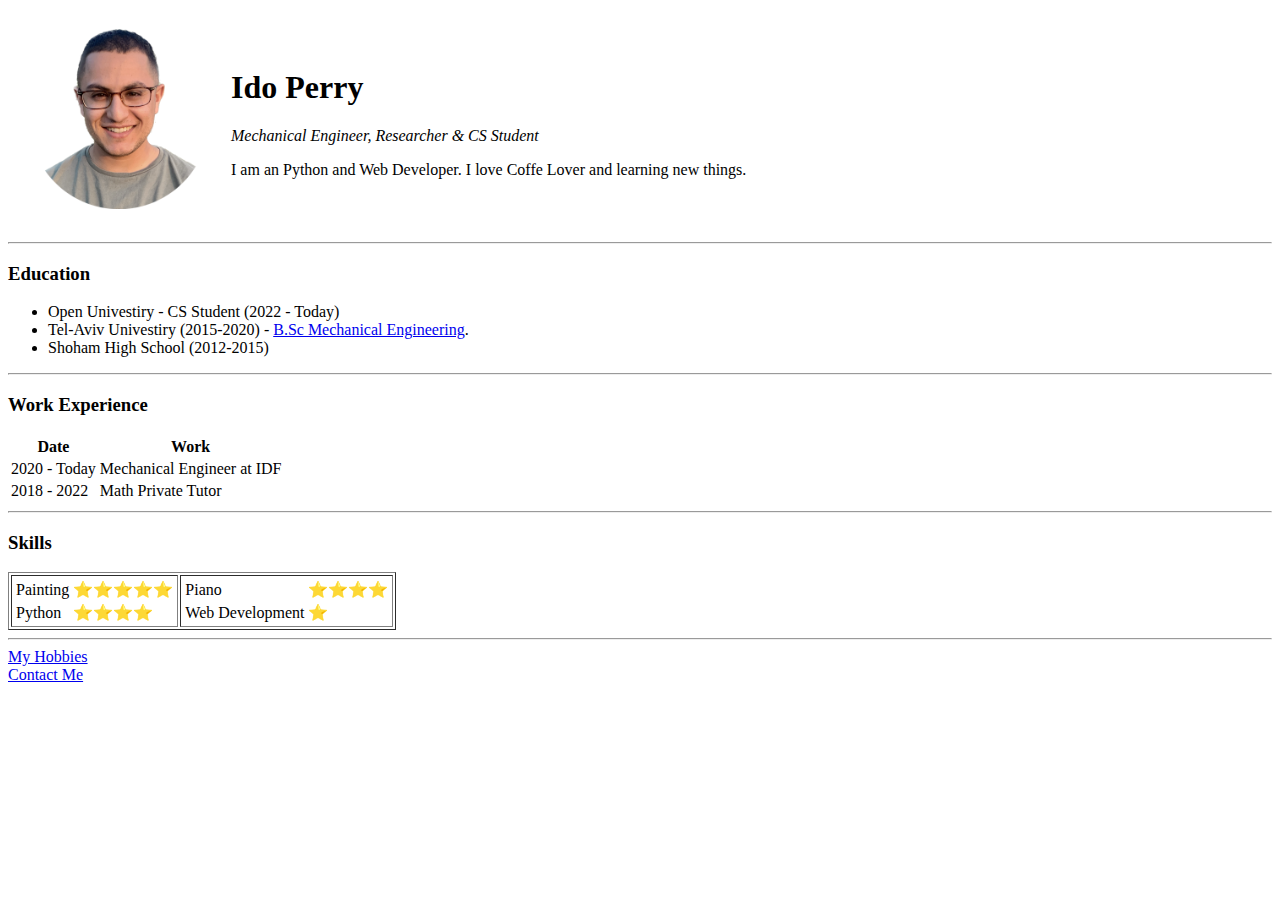
==== index.html @ 4177b4d7 "Fix bugs issues" ====
<!DOCTYPE html> <!-- tells the  browser to render the file as html 5 -->
<html>
    <head>
        <meta charset='utf-8'>
        <title>Ido's Personal Site 🌐</title>
    </head>

    <body>
        <table cellspacing = "20"> 
            <tr> 
                <td> <img src="/images/profile_circle.png" width = "180" alt = "Ido Profile Picture"></td>
                <td>
                    <h1>Ido Perry</h1> 
                    <p> <em>Mechanical Engineer, Researcher & CS Student </em></p>
                    <p>I am an Python and Web Developer. I love Coffe Lover and learning new things. </p>
                </td>
            </tr>
        </table>
            <hr>
        <h3> Education </h3>
            <ul>
                <li> Open Univestiry - CS Student (2022 - Today)</li>
                <li> Tel-Aviv Univestiry (2015-2020) - <a href="https://en-engineering.tau.ac.il/School-of-Mechanical-Engineering/main"> B.Sc Mechanical Engineering</a>.</li>
                <li> Shoham High School (2012-2015) </li>
            </ul>
        <hr>
        <h3> Work Experience </h3>
        <table>
            <thead>
                <th> Date </th>
                <th> Work </th>
            </thead>
            <tbody>
            <tr> <!-- table row--> 
                <td> 2020 - Today </td><!-- table data-->
                <td> Mechanical Engineer at IDF </td>
            </tr>
            <tr> 
                <td> 2018 - 2022 </td>
                <td> Math Private Tutor </td>
            </tr>
            </tbody>
        </table>
        <hr>
        <h3> Skills </h3>
        <table border = "1">
            <tbody>
                <tr> 
                    <td>
                        <table>
                            <tbody>
                                <tr>
                                    <td>Painting</td>
                                    <td> ⭐⭐⭐⭐⭐</td>
                                </tr>
                                <tr>
                                    <td>Python </td>
                                    <td>⭐⭐⭐⭐</td>
                                </tr>
                            </tbody>
                        </table>
                    </td>
                    <td>
                        <table>
                            <tbody>
                                <tr>
                                    <td>Piano</td>
                                    <td> ⭐⭐⭐⭐</td>
                                </tr>
                                <tr>
                                    <td>Web Development </td>
                                    <td>⭐</td>
                                </tr>
                            </tbody>
                        </table>
                    </td>
                </tr>
             
            </tbody>
        </table>

        <hr> 
        <a href="hobbies.html"> My Hobbies </a> <br>
        <a href="contact.html"> Contact Me </a>

</body>

</html>
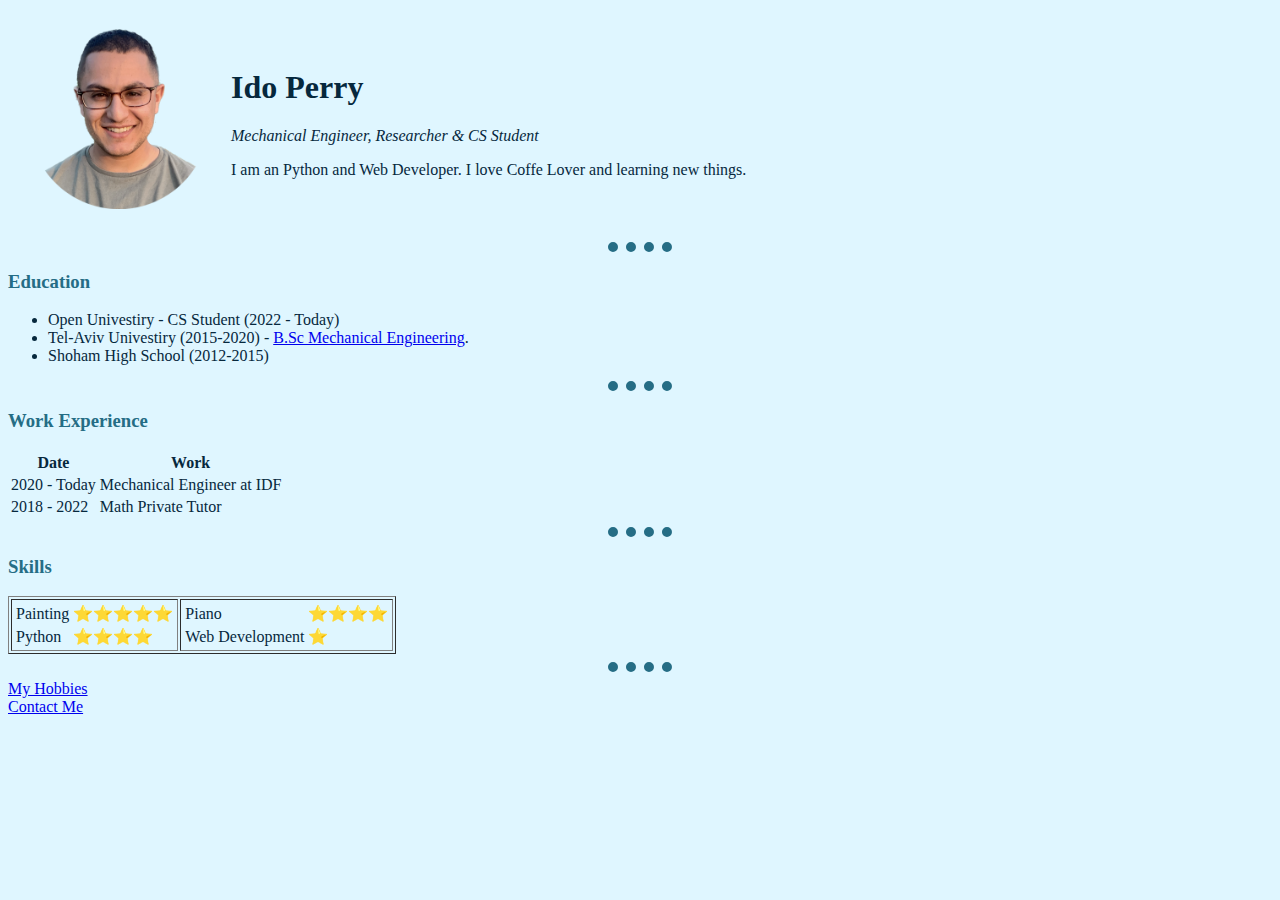
==== commit 4b814a18: "Added basic css styles file" ====
--- a/index.html
+++ b/index.html
@@ -3,12 +3,13 @@
     <head>
         <meta charset='utf-8'>
         <title>Ido's Personal Site 🌐</title>
+        <link rel="stylesheet" href="css/styles.css">
     </head>
 
-    <body>
+    <body > 
         <table cellspacing = "20"> 
             <tr> 
-                <td> <img src="/images/profile_circle.png" width = "180" alt = "Ido Profile Picture"></td>
+                <td> <img src="images/profile_circle.png" width = "180" alt = "Ido Profile Picture"></td>
                 <td>
                     <h1>Ido Perry</h1> 
                     <p> <em>Mechanical Engineer, Researcher & CS Student </em></p>
--- a/css/styles.css
+++ b/css/styles.css
@@ -0,0 +1,26 @@
+body {
+    background-color: #DFF6FF;
+    font-family: 'Tahoma';
+    color: #06283D;
+}
+
+h1 {
+    color: #06283D;
+    font-family: 'Tahoma';
+}
+
+h3 {
+    color: #256D85;
+    font-family: 'Tahoma';
+}
+
+hr{
+    border-style: none;
+    border-top-style: dotted;
+    height: none;
+    border-width: 10px;
+    border-color: #256D85;
+    width: 5%
+}
+
+
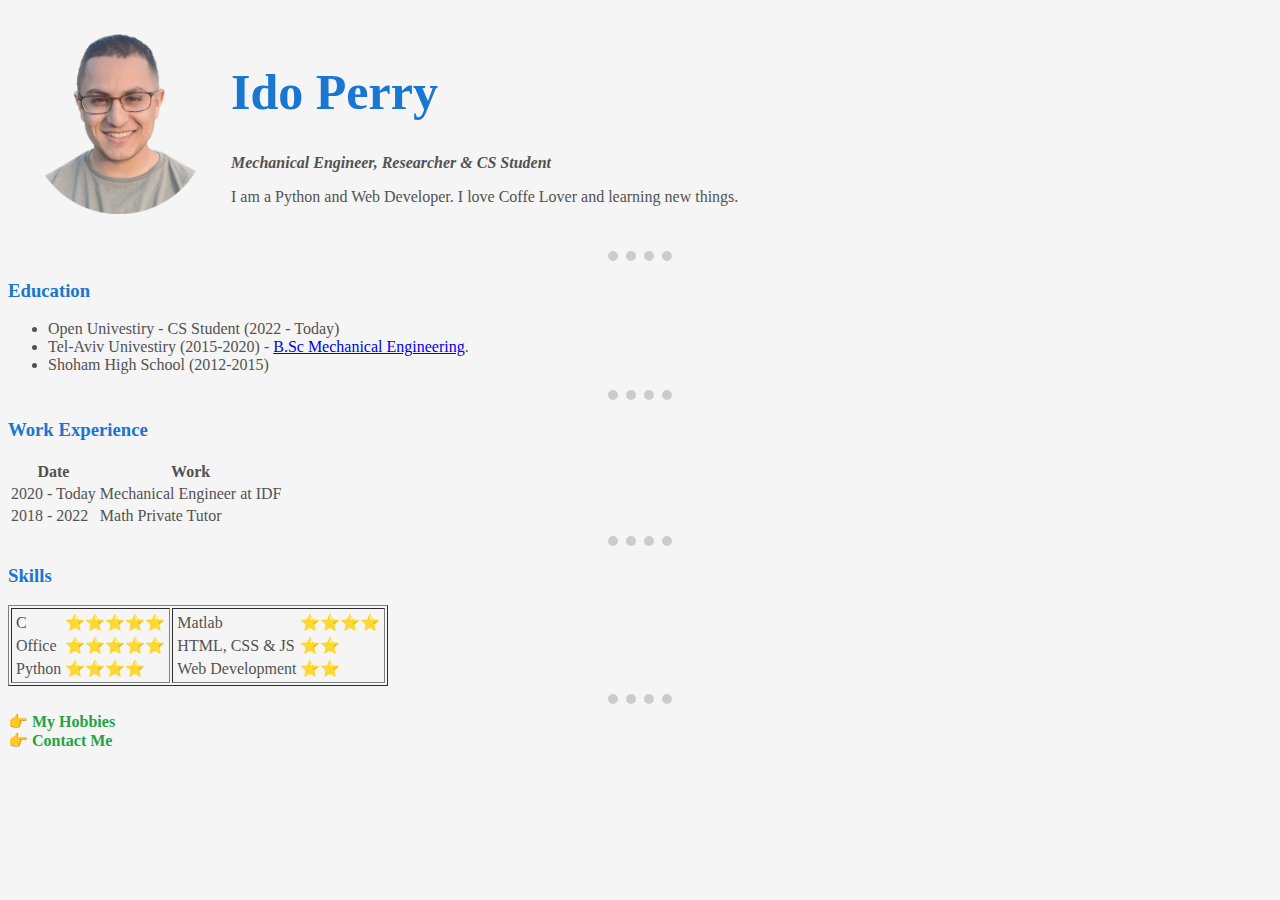
==== commit d2569354: "Improved visuals" ====
--- a/index.html
+++ b/index.html
@@ -9,55 +9,60 @@
     <body > 
         <table cellspacing = "20"> 
             <tr> 
-                <td> <img src="images/profile_circle.png" width = "180" alt = "Ido Profile Picture"></td>
+                <td> <img class="img" src="images/profile_circle.png" width = "180" alt = "Ido Profile Picture" ></td>
                 <td>
-                    <h1>Ido Perry</h1> 
-                    <p> <em>Mechanical Engineer, Researcher & CS Student </em></p>
-                    <p>I am an Python and Web Developer. I love Coffe Lover and learning new things. </p>
+                    <h1 class="header"> Ido Perry</h1> 
+                    <p class="text"> <strong> <em>Mechanical Engineer, Researcher & CS Student </em> </strong> </p>
+                    <p class="text"> <strong> </strong>I am a Python and Web Developer. I love Coffe Lover and learning new things. </p>
                 </td>
             </tr>
         </table>
             <hr>
-        <h3> Education </h3>
+        <h3 class="header"> Education </h3>
             <ul>
-                <li> Open Univestiry - CS Student (2022 - Today)</li>
-                <li> Tel-Aviv Univestiry (2015-2020) - <a href="https://en-engineering.tau.ac.il/School-of-Mechanical-Engineering/main"> B.Sc Mechanical Engineering</a>.</li>
-                <li> Shoham High School (2012-2015) </li>
+                <li class="text"> Open Univestiry - CS Student (2022 - Today)</li>
+                <li class="text"> Tel-Aviv Univestiry (2015-2020) - <a href="https://en-engineering.tau.ac.il/School-of-Mechanical-Engineering/main"> B.Sc Mechanical Engineering</a>.</li>
+                <li class="text"> Shoham High School (2012-2015) </li>
             </ul>
         <hr>
-        <h3> Work Experience </h3>
+        <h3 class="header"> Work Experience </h3>
         <table>
             <thead>
-                <th> Date </th>
-                <th> Work </th>
+                <th class="text"> Date </th>
+                <th class="text"> Work </th>
             </thead>
             <tbody>
             <tr> <!-- table row--> 
-                <td> 2020 - Today </td><!-- table data-->
-                <td> Mechanical Engineer at IDF </td>
+                <td class="text"> 2020 - Today </td><!-- table data-->
+                <td class="text"> Mechanical Engineer at IDF </td>
             </tr>
             <tr> 
-                <td> 2018 - 2022 </td>
-                <td> Math Private Tutor </td>
+                <td class="text"> 2018 - 2022 </td>
+                <td class="text"> Math Private Tutor </td>
             </tr>
             </tbody>
         </table>
         <hr>
-        <h3> Skills </h3>
+        <h3 class="header"> Skills </h3>
         <table border = "1">
             <tbody>
                 <tr> 
                     <td>
                         <table>
                             <tbody>
+
                                 <tr>
-                                    <td>Painting</td>
-                                    <td> ⭐⭐⭐⭐⭐</td>
+                                    <td class="skill">C </td>
+                                    <td>⭐⭐⭐⭐⭐</td>
                                 </tr>
                                 <tr>
-                                    <td>Python </td>
-                                    <td>⭐⭐⭐⭐</td>
+                                    <td class="skill">Office</td>
+                                    <td>⭐⭐⭐⭐⭐</td>
                                 </tr>
+                                <tr>
+                                    <td class="skill">Python</td>
+                                    <td> ⭐⭐⭐⭐</td>
+                                </tr>                                                               
                             </tbody>
                         </table>
                     </td>
@@ -65,13 +70,17 @@
                         <table>
                             <tbody>
                                 <tr>
-                                    <td>Piano</td>
+                                    <td class="skill">Matlab</td>
                                     <td> ⭐⭐⭐⭐</td>
                                 </tr>
                                 <tr>
-                                    <td>Web Development </td>
-                                    <td>⭐</td>
+                                    <td class="skill">HTML, CSS & JS</td>
+                                    <td>⭐⭐</td>
                                 </tr>
+                                <tr>
+                                    <td class="skill">Web Development</td>
+                                    <td>⭐⭐</td>
+                                </tr>                                
                             </tbody>
                         </table>
                     </td>
@@ -81,8 +90,8 @@
         </table>
 
         <hr> 
-        <a href="hobbies.html"> My Hobbies </a> <br>
-        <a href="contact.html"> Contact Me </a>
+        <a href="hobbies.html" class="link">👉 My Hobbies </a> <br>
+        <a href="contact.html" class="link">👉 Contact Me </a>
 
 </body>
 
--- a/css/styles.css
+++ b/css/styles.css
@@ -1,16 +1,20 @@
+/******************************** TAG SELECTOR ********************************/
+
 body {
-    background-color: #DFF6FF;
+    background-color: #F5F5F5;
     font-family: 'Tahoma';
-    color: #06283D;
+    color: #525252;
 }
 
 h1 {
-    color: #06283D;
+    color: #1976D2;
     font-family: 'Tahoma';
+    font-size: 50px;
+
 }
 
 h3 {
-    color: #256D85;
+    color: #1976D2;
     font-family: 'Tahoma';
 }
 
@@ -19,8 +23,41 @@
     border-top-style: dotted;
     height: none;
     border-width: 10px;
-    border-color: #256D85;
+    border-color: #CCCCCC;
     width: 5%
 }
 
+/******************************** CLASS ********************************/
 
+.img{
+    opacity: 80%;
+}
+
+.link{
+    font-weight: bold;
+    color:#25A244;
+    text-decoration: none;
+}
+
+/******************************** PSAUDO CLASS ********************************/
+
+.img:hover{
+    opacity: 100%;
+}
+
+.link:hover{
+    color: #6EDE8A;
+}
+
+.text:hover{
+    color: #A3A3A3
+}
+
+.header:hover{
+    color: #42A5F5;
+}
+
+.skill:hover{
+    color: #185ADC;
+    font-weight: bold;
+}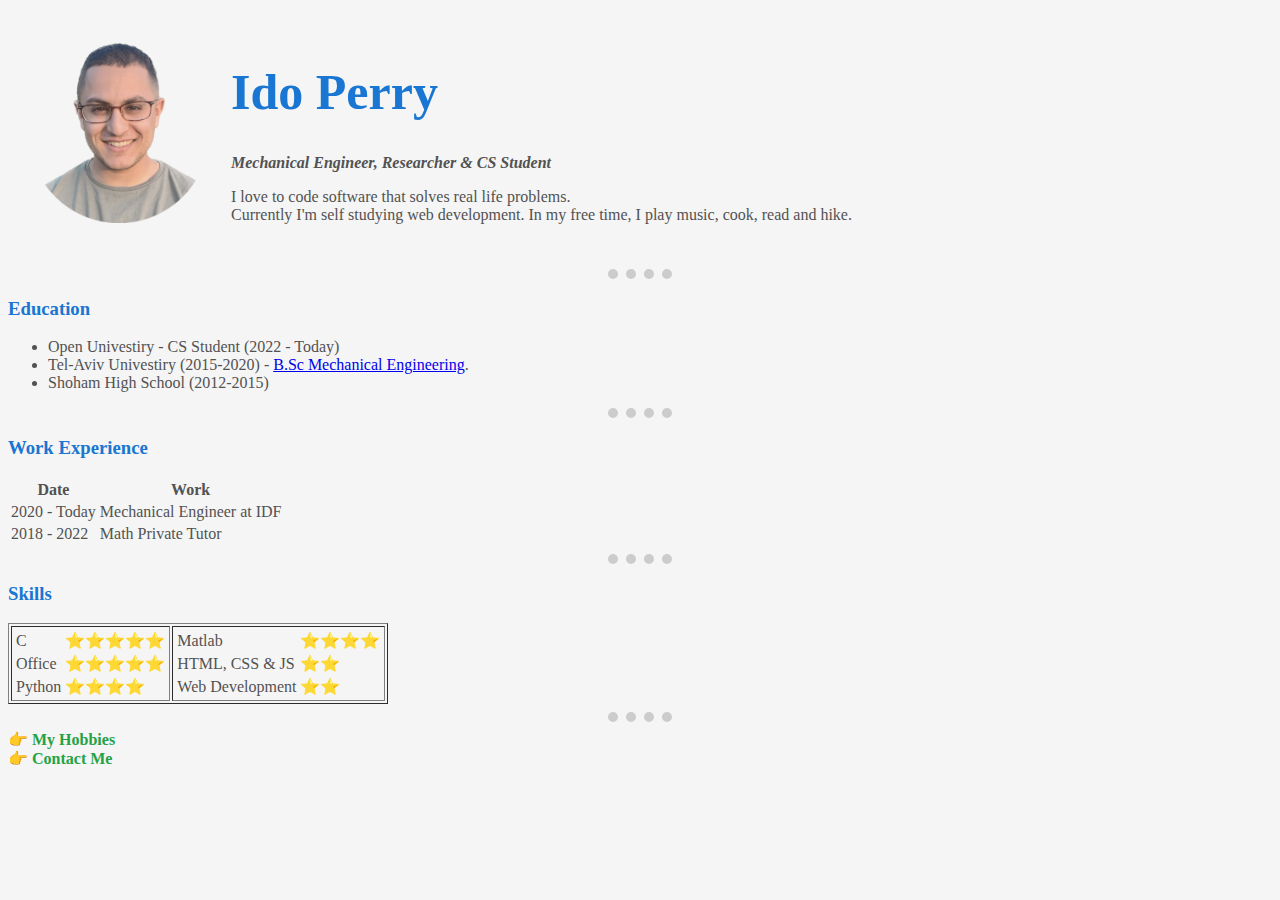
==== commit 70fc9cf8: "Improved 'About' section" ====
--- a/index.html
+++ b/index.html
@@ -13,7 +13,8 @@
                 <td>
                     <h1 class="header"> Ido Perry</h1> 
                     <p class="text"> <strong> <em>Mechanical Engineer, Researcher & CS Student </em> </strong> </p>
-                    <p class="text"> <strong> </strong>I am a Python and Web Developer. I love Coffe Lover and learning new things. </p>
+                    <p class="text">  I love to code software that solves real life problems. <br>
+                    Currently I'm self studying web development. In my free time, I play music, cook, read and hike.</p>
                 </td>
             </tr>
         </table>
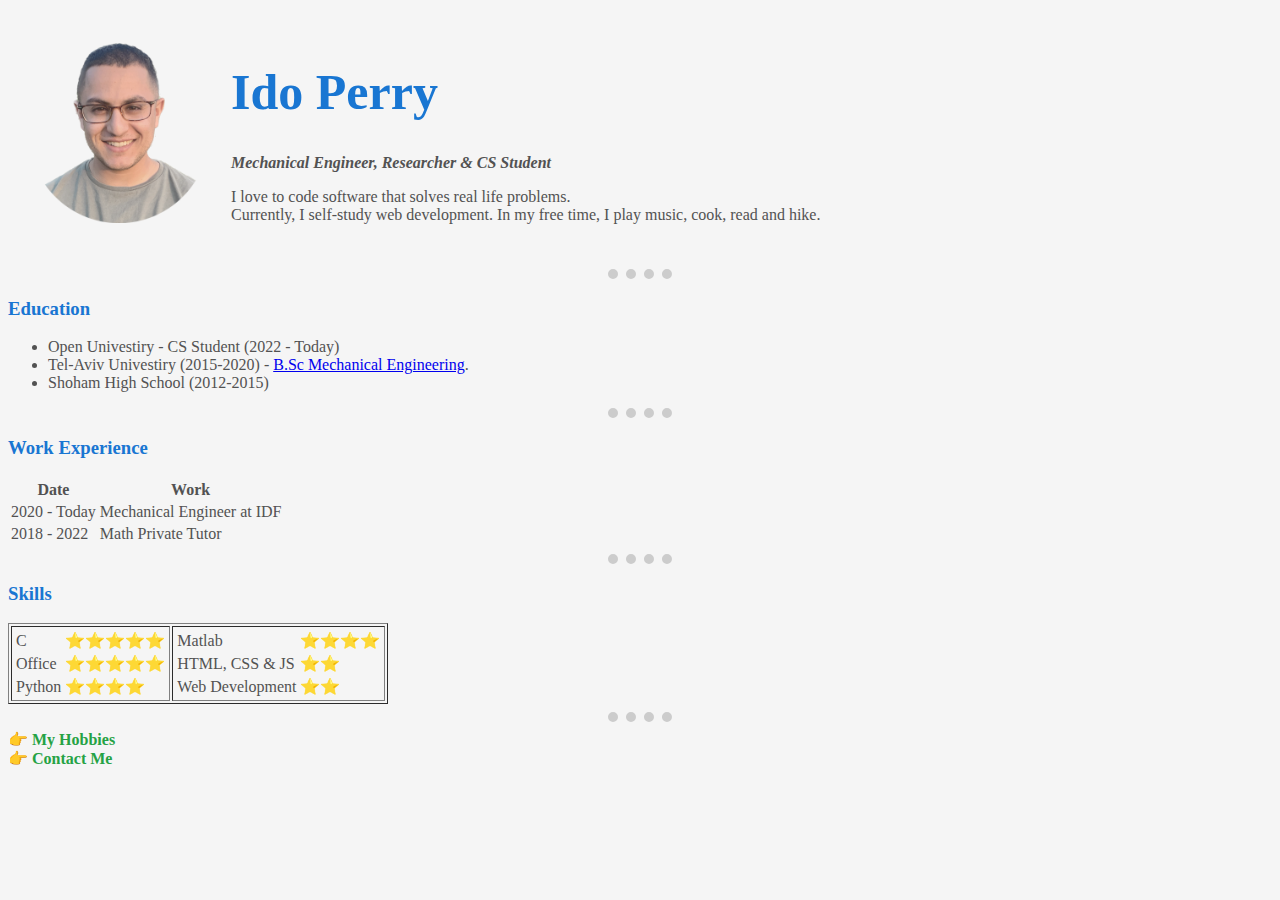
==== commit 595e7419: "Update index.html" ====
--- a/index.html
+++ b/index.html
@@ -14,7 +14,7 @@
                     <h1 class="header"> Ido Perry</h1> 
                     <p class="text"> <strong> <em>Mechanical Engineer, Researcher & CS Student </em> </strong> </p>
                     <p class="text">  I love to code software that solves real life problems. <br>
-                    Currently I'm self studying web development. In my free time, I play music, cook, read and hike.</p>
+                    Currently, I self-study web development. In my free time, I play music, cook, read and hike.</p>
                 </td>
             </tr>
         </table>
@@ -96,4 +96,4 @@
 
 </body>
 
-</html>+</html>
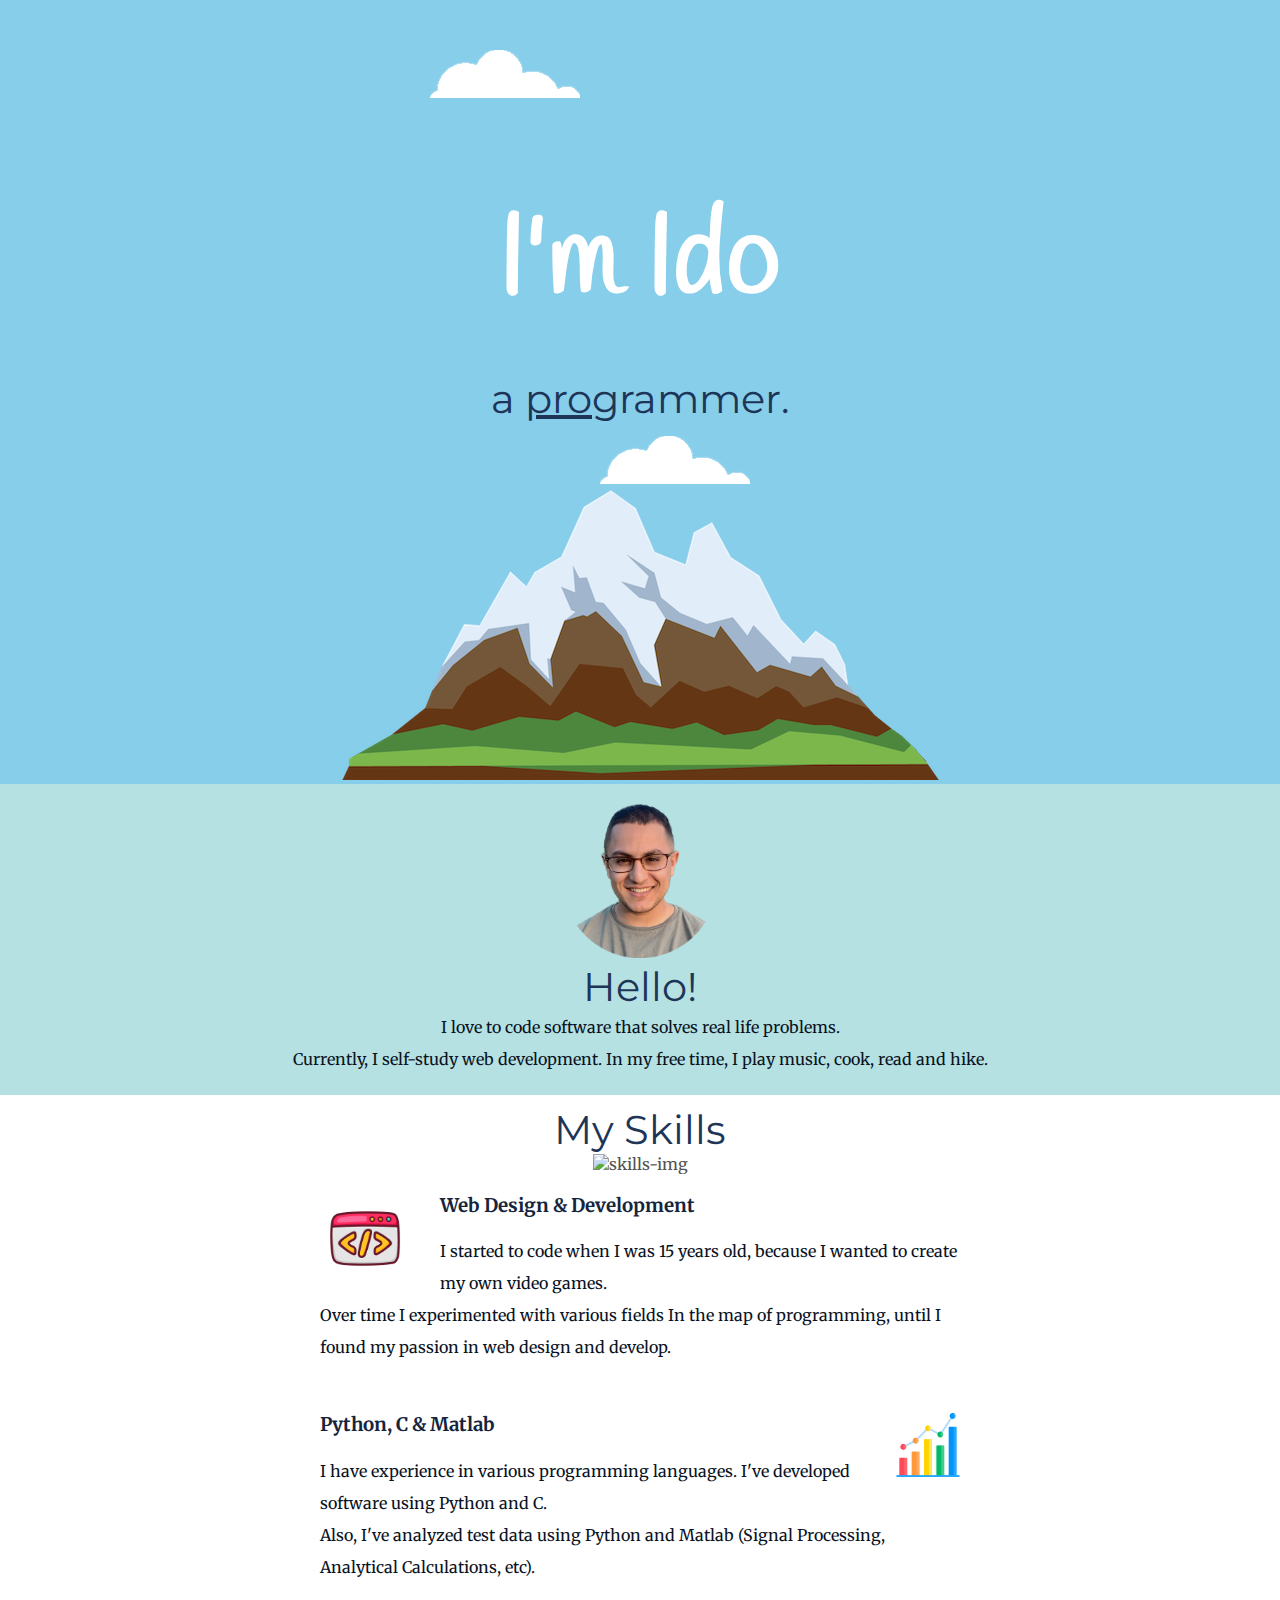
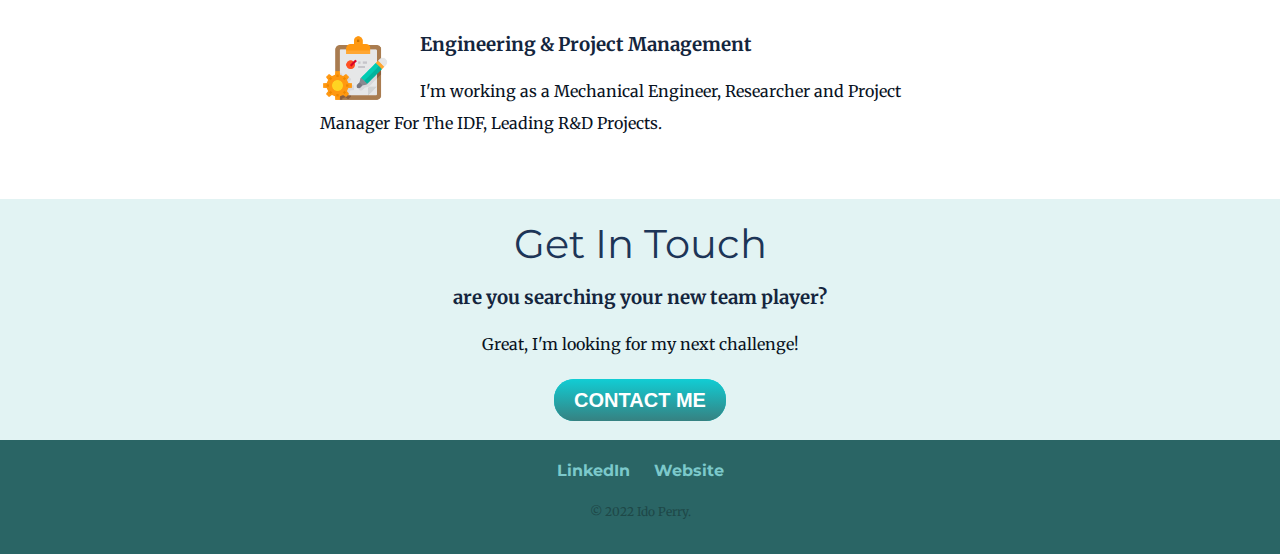
==== commit 424fdc7c: "Improved css & content" ====
--- a/index.html
+++ b/index.html
@@ -1,99 +1,73 @@
-<!DOCTYPE html> <!-- tells the  browser to render the file as html 5 -->
-<html>
-    <head>
-        <meta charset='utf-8'>
-        <title>Ido's Personal Site 🌐</title>
-        <link rel="stylesheet" href="css/styles.css">
-    </head>
+<!DOCTYPE html>
+<html lang="en">
+<head>
+    <meta charset="UTF-8">
+    <meta http-equiv="X-UA-Compatible" content="IE=edge">
+    <meta name="viewport" content="width=device-width, initial-scale=1.0">
+    <title>Ido Perry</title>
+    <link rel="stylesheet" href="css/styles.css">
+    <link rel="icon" href="icon/p.ico">
+    <!-- Fonts -->
+    <link rel="preconnect" href="https://fonts.googleapis.com">
+    <link rel="preconnect" href="https://fonts.gstatic.com" crossorigin>
+    <link href="https://fonts.googleapis.com/css2?family=Handlee&family=Merriweather&family=Montserrat&display=swap" rel="stylesheet">
+</head>
+<body>
+    <div class="top-container">
+        <h1>I'm Ido</h1>
+        <h2>a <u> pro</u>grammer.</h2>
+        <img class= "top-cloud" src="images/cloud.png" alt="cloud-img">
+        <img src="images/mountain.png" alt="mountain-img">
+        <img class= "bottom-cloud" src="images/cloud.png" alt="cloud-img">
+    </div>
+    <div class="middle-container">
+        <div class="profile">
+            <img src="images/profile_circle.png" alt="Ido Perry" class="profile-img">
+            <h2>Hello!</h2>
+            <p>I love to code software that solves real life problems. <br>
+            Currently, I self-study web development. In my free time, I play music, cook, read and hike.</p>
+        </div>
+    </div>
+    <div class="skills">
+        <h2>My Skills</h2>
+            <img class="skills-header-img" src="images/programming_ido.png" alt="skills-img">
+            <div class="skill-row">
+            <img class="web-dev-img" src="images/web-development.png" alt="web development-img">                
+            <h3>Web Design & Development </h3>
+            <p>I started to code when I was 15 years old, because I wanted to create my own video games.<br>
+                Over time I experimented with various fields In the map of programming, until I found my passion in web design and develop.</p>
+            </div>
+        <div class="skill-row">
+            <img class="programming-languages-img" src="images/analysis.png" alt="Python, C & Matlab-img">
+            <h3>Python, C & Matlab </h3>
+            <p>I have experience in various programming languages. I've developed software using Python and C.<br> 
+                Also, I've analyzed test data using Python and Matlab (Signal Processing, Analytical Calculations, etc).
+            </p>
+        </div>
+        <div class="skill-row">
+            <img class="project-management-img" src="images/project-management.png" alt="project management-img">                            
+            <h3>Engineering & Project Management </h3>
+            <p>I'm working as a Mechanical Engineer, Researcher and Project Manager For The IDF, Leading R&D Projects.
+            </p>
+        </div>        
+    </div>
+</div>
+<div class="contact-container">
+    <div class="contact-me">
+        <h2>Get In Touch</h2>
+        <h3>are you searching your new team player?</h3>
+        <p>Great, I'm looking for my next challenge!</p>
+        <br>
+        <a class="btn" href="mailto:idoperry.e@gmail.com">CONTACT ME</a>
+    </div>
+</div>
 
-    <body > 
-        <table cellspacing = "20"> 
-            <tr> 
-                <td> <img class="img" src="images/profile_circle.png" width = "180" alt = "Ido Profile Picture" ></td>
-                <td>
-                    <h1 class="header"> Ido Perry</h1> 
-                    <p class="text"> <strong> <em>Mechanical Engineer, Researcher & CS Student </em> </strong> </p>
-                    <p class="text">  I love to code software that solves real life problems. <br>
-                    Currently, I self-study web development. In my free time, I play music, cook, read and hike.</p>
-                </td>
-            </tr>
-        </table>
-            <hr>
-        <h3 class="header"> Education </h3>
-            <ul>
-                <li class="text"> Open Univestiry - CS Student (2022 - Today)</li>
-                <li class="text"> Tel-Aviv Univestiry (2015-2020) - <a href="https://en-engineering.tau.ac.il/School-of-Mechanical-Engineering/main"> B.Sc Mechanical Engineering</a>.</li>
-                <li class="text"> Shoham High School (2012-2015) </li>
-            </ul>
-        <hr>
-        <h3 class="header"> Work Experience </h3>
-        <table>
-            <thead>
-                <th class="text"> Date </th>
-                <th class="text"> Work </th>
-            </thead>
-            <tbody>
-            <tr> <!-- table row--> 
-                <td class="text"> 2020 - Today </td><!-- table data-->
-                <td class="text"> Mechanical Engineer at IDF </td>
-            </tr>
-            <tr> 
-                <td class="text"> 2018 - 2022 </td>
-                <td class="text"> Math Private Tutor </td>
-            </tr>
-            </tbody>
-        </table>
-        <hr>
-        <h3 class="header"> Skills </h3>
-        <table border = "1">
-            <tbody>
-                <tr> 
-                    <td>
-                        <table>
-                            <tbody>
-
-                                <tr>
-                                    <td class="skill">C </td>
-                                    <td>⭐⭐⭐⭐⭐</td>
-                                </tr>
-                                <tr>
-                                    <td class="skill">Office</td>
-                                    <td>⭐⭐⭐⭐⭐</td>
-                                </tr>
-                                <tr>
-                                    <td class="skill">Python</td>
-                                    <td> ⭐⭐⭐⭐</td>
-                                </tr>                                                               
-                            </tbody>
-                        </table>
-                    </td>
-                    <td>
-                        <table>
-                            <tbody>
-                                <tr>
-                                    <td class="skill">Matlab</td>
-                                    <td> ⭐⭐⭐⭐</td>
-                                </tr>
-                                <tr>
-                                    <td class="skill">HTML, CSS & JS</td>
-                                    <td>⭐⭐</td>
-                                </tr>
-                                <tr>
-                                    <td class="skill">Web Development</td>
-                                    <td>⭐⭐</td>
-                                </tr>                                
-                            </tbody>
-                        </table>
-                    </td>
-                </tr>
-             
-            </tbody>
-        </table>
-
-        <hr> 
-        <a href="hobbies.html" class="link">👉 My Hobbies </a> <br>
-        <a href="contact.html" class="link">👉 Contact Me </a>
+<div class="bottom-container">
+    <br>
+    <a class="footer-link" href="https://www.linkedin.com/in/ido-perry-518170225/">LinkedIn</a>
+    <a class="footer-link" href="https://idoperry.github.io/cv/">Website</a>
+    <p class="copy-right">© 2022 Ido Perry.</p>
+</div>
 
 </body>
-
-</html>
+</html>--- a/css/styles.css
+++ b/css/styles.css
@@ -1,63 +1,205 @@
-/******************************** TAG SELECTOR ********************************/
-
-body {
+
+
+div{
+    margin: 0;
+    height: auto;
+}
+
+body{
+    text-align: center;
+    margin: 0;
     background-color: #F5F5F5;
-    font-family: 'Tahoma';
+	font-family: "Merriweather", serif;
     color: #525252;
 }
 
-h1 {
-    color: #1976D2;
-    font-family: 'Tahoma';
-    font-size: 50px;
-
-}
-
-h3 {
-    color: #1976D2;
-    font-family: 'Tahoma';
-}
-
-hr{
-    border-style: none;
-    border-top-style: dotted;
-    height: none;
-    border-width: 10px;
-    border-color: #CCCCCC;
-    width: 5%
-}
-
-/******************************** CLASS ********************************/
-
-.img{
-    opacity: 80%;
-}
-
-.link{
+h1{
+    line-height: 2;
+    color: white;
+    font-size: 7rem;
+    margin: 50px auto 0 auto;
+    font-family: "Handlee", sans-serif;
+}
+
+h2{
+    color: #1D3557;
+    font-size: 2.5rem;
+    margin: 0 auto;
+    font-family: "Montserrat", sans-serif;
+    font-weight: normal;
+}
+
+h3{
+    color: #14253D;
+    font-family: "Merriweather", sans-serif;
+}
+
+p{
+    color: #0A131F;
+    font-family: "Merriweather", sans-serif;
+    margin: 0px;
+    line-height: 2;
+}
+
+a{
+    color: #7CC9CB;
+    font-family: "Montserrat", sans-serif;
+    font-style: none;
+    margin: 10px 10px;
+    text-decoration: none;
     font-weight: bold;
-    color:#25A244;
-    text-decoration: none;
-}
-
-/******************************** PSAUDO CLASS ********************************/
-
-.img:hover{
-    opacity: 100%;
-}
-
-.link:hover{
-    color: #6EDE8A;
-}
-
-.text:hover{
-    color: #A3A3A3
-}
-
-.header:hover{
-    color: #42A5F5;
-}
-
-.skill:hover{
-    color: #185ADC;
-    font-weight: bold;
-}+}
+
+/************************* CLASS *************************/
+
+.copy-right{
+    color: #1E4848;
+    padding: 20px 0px;
+    font-size: 0.75rem;
+}
+
+.top-container
+{
+    background-color: #7CC9CB;
+    position: relative;
+    padding-top: 100px;
+    height: auto;
+}
+
+.middle-container
+{
+    padding-top: 20px;
+    padding-bottom: 20px;
+    background-color: #B6E1E2;
+}
+
+.skills
+{
+    background-color: white;
+    padding-top: 10px;
+    padding-bottom: 10px;
+}
+
+.contact-container
+{
+    background-color: #E2F3F3;
+    padding-bottom: 20px;
+    padding-top: 20px;
+}
+
+.bottom-container
+{
+    background-color: #2A6565;
+    padding-bottom: 10px;
+}
+
+.top-cloud
+{
+    position: absolute;
+    right: 700px;
+    top: 50px;
+}
+
+.bottom-cloud
+{
+    position: absolute;
+    left: 600px;
+    bottom: 300px;
+}
+
+.profile-img{
+    width: 12%
+}
+
+.skills-header-img{
+    width: 12%;
+}
+
+.web-dev-img{
+    width: 14%;
+    float: left;
+    margin-right: 30px;
+}
+
+.programming-languages-img{
+    width: 10%;
+    float: right;
+    margin-left: 30px;
+}
+
+.project-management-img{
+    width: 11%;
+    float: left;
+    margin-right: 30px;
+}
+
+.skill-row{
+    margin: 20px auto 50px auto;
+    width: 50%;
+    text-align: left;
+}
+
+
+.btn {
+  background: #11cdd4;
+  background-image: -webkit-linear-gradient(top, #11cdd4, #368181);
+  background-image: -moz-linear-gradient(top, #11cdd4, #368181);
+  background-image: -ms-linear-gradient(top, #11cdd4, #368181);
+  background-image: -o-linear-gradient(top, #11cdd4, #368181);
+  background-image: linear-gradient(to bottom, #11cdd4, #368181);
+  -webkit-border-radius: 20;
+  -moz-border-radius: 20;
+  border-radius: 20px;
+  font-family: Arial;
+  color: #ffffff;
+  font-size: 20px;
+  padding: 10px 20px 10px 20px;
+  text-decoration: none;
+  line-height: 2;
+}
+
+
+/*********************** PSEUDO CLASS *************************/
+
+.top-container:hover{
+    background-color: skyblue;
+}
+
+.middle-container:hover{
+    background-color: lightblue;
+}
+
+.skills:hover{
+    background-color: lightblue;
+}
+
+.contact-container:hover{
+    background-color: lightblue;
+}
+
+.bottom-container:hover{
+    /*background-color: #1E4848;*/
+}
+
+.profile-img:hover{
+    opacity: 90%;
+}
+.skills-img:hover{
+    opacity: 90%;
+}
+
+.btn:hover {
+  background: #30e3cb;
+  background-image: -webkit-linear-gradient(top, #30e3cb, #2bc4ad);
+  background-image: -moz-linear-gradient(top, #30e3cb, #2bc4ad);
+  background-image: -ms-linear-gradient(top, #30e3cb, #2bc4ad);
+  background-image: -o-linear-gradient(top, #30e3cb, #2bc4ad);
+  background-image: linear-gradient(to bottom, #30e3cb, #2bc4ad);
+  text-decoration: none;
+}
+
+.footer-link:hover{
+    color: #30e3cb;
+}
+/************************* COLOR PALLETE *************************/
+/**** https://coolors.co/e63946-f1faee-7cc9cb-457b9d-1d3557 *****/